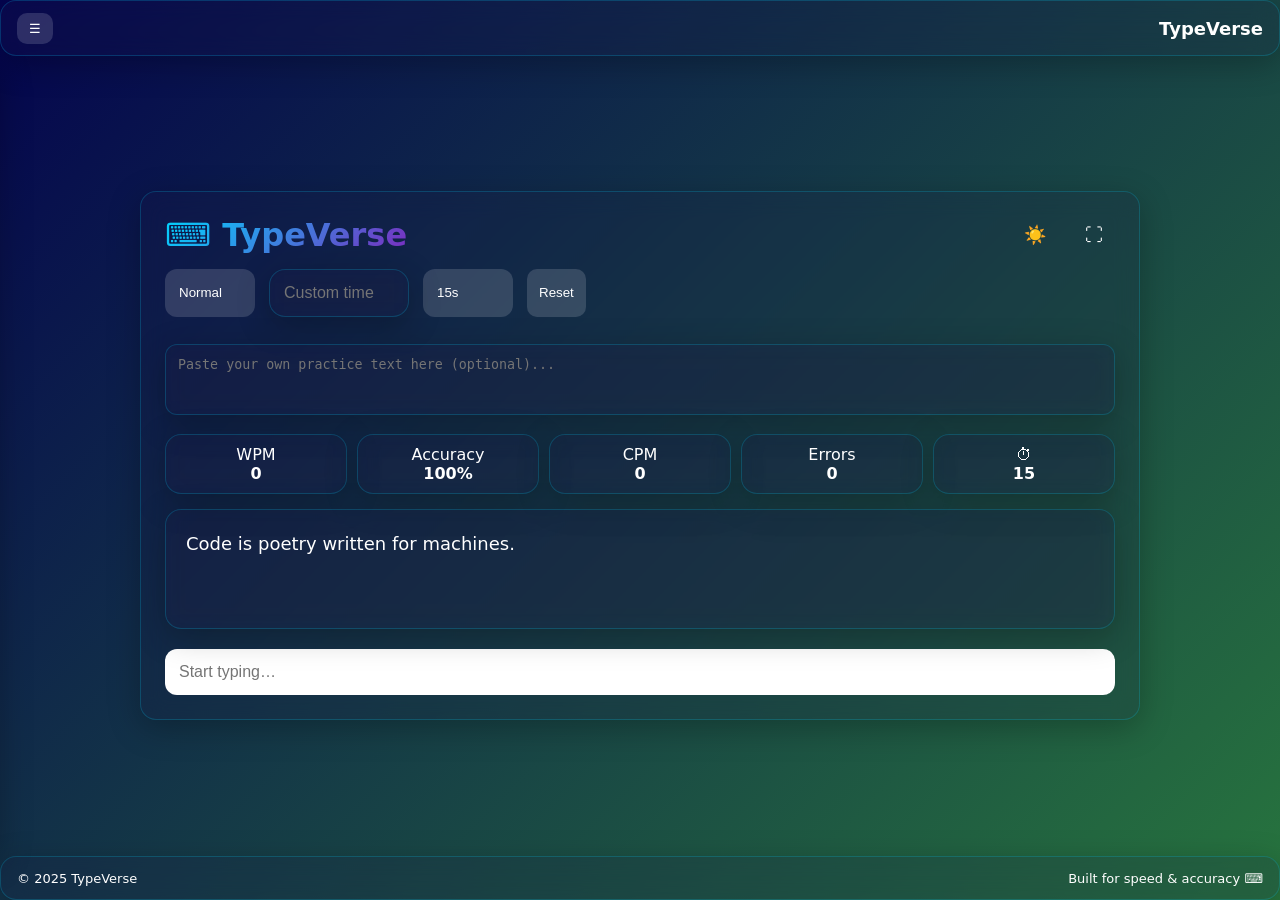
==== index.html @ 869eb2e5 "Add files via upload" ====
<!DOCTYPE html>
<html lang="en">
<head>
<meta charset="UTF-8">
<title>TypeVerse Premium v2.5</title>
<meta name="viewport" content="width=device-width, initial-scale=1.0">

<style>
/* ================== THEME VARIABLES ================== */
:root {
  --bg1:#04044f;
  --bg2:#27743e;
  --glass:rgba(27, 27, 66, 0.197);
  --border:rgba(0,212,255,.2);
  --text:#fff;
  --muted:#b0b0b0;
  --cyan:#00d4ff;
  --purple:#7b2cbf;
  --ok:#4ecca3;
  --bad:#ff6b6b;
}

body.light {
  --bg1:#f8f9ff;
  --bg2:#383c96;
  --glass:rgba(255, 255, 255, 0.337);
  --border:rgba(0,212,255,.3);
  --text:#1a1a2e;
  --muted:#5a5a7a;
  --cyan:#00a8d4;
  --purple:#6a1b9a;
}

/* ================== GLOBAL ================== */
*{box-sizing:border-box}
body{
  margin:0;
  font-family:system-ui,sans-serif;
  background:linear-gradient(135deg,var(--bg1),var(--bg2));
  color:var(--text);
  min-height:100vh;
  display:flex;
  justify-content:center;
  align-items:center;
  transition:.4s;
}

.glass{
  background:var(--glass);
  backdrop-filter:blur(12px);
  border:1px solid var(--border);
  border-radius:16px;
  box-shadow:0 8px 32px rgba(0,0,0,.25);
}

/* ================== APP ================== */
.app{
  width:100%;
  max-width:1000px;   /* 🔥 increased */
  padding:24px;
}


.fullscreen .app{
  width:100%;
  height:100%;
  max-width:none;
  border-radius:0;
}

/* ================== HEADER ================== */
header{
  display:flex;
  justify-content:space-between;
  align-items:center;
}
h1{
  margin:0;
  background:linear-gradient(135deg,var(--cyan),var(--purple));
  -webkit-background-clip:text;
  background-clip:text;
  color:transparent;
}
.icons button{
  background:none;
  border:none;
  color:var(--text);
  font-size:18px;
  cursor:pointer;
  margin-left:10px;
}

/* ================== CONTROLS ================== */
.controls,.stats{
  display:flex;
  gap:10px;
  margin:15px 0;
}
select,button{
  background:rgba(255,255,255,.15);
  border:none;
  color:var(--text);
  padding:8px 12px;
  border-radius:10px;
  cursor:pointer;
}

/* ================== STATS ================== */
.stat{
  flex:1;
  padding:10px;
  text-align:center;
}

/* ================== TEXT ================== */
#textDisplay{
  padding:20px;
  font-size:18px;
  line-height:1.6;
  min-height:120px;
}
.correct{color:var(--ok)}
.incorrect{color:var(--bad)}
.active{
  text-decoration:underline;
  text-shadow:0 0 10px var(--cyan);
}
input{
  width:100%;
  padding:14px;
  font-size:16px;
  border-radius:12px;
  border:none;
  outline:none;
}

/* ================== RESULTS ================== */
#results{
  display:none;
  margin-top:20px;
}
.badge{
  display:inline-block;
  padding:6px 12px;
  margin:4px;
  border-radius:20px;
  background:linear-gradient(135deg,var(--cyan),var(--purple));
}

/* ================== CANVAS ================== */
canvas{
  margin-top:10px;
  width:100%;
  max-width:720px;
}
</style>
</head>
<link rel="stylesheet" href="layout.css">
<link rel="stylesheet" href="sidebar.css">
<script src="difficultyEngine.js"></script>
<script src="customInputEngine.js"></script>

<script src="sidebar.js"></script>

<body>
  <!-- ========== GLOBAL HEADER ========== -->
<header class="tv-header glass">
  <button id="menuBtn">☰</button>

  <span class="logo">TypeVerse</span>
</header>

<!-- ========== SIDEBAR ========== -->
<aside id="sidebar" class="tv-sidebar glass">
  <h3>Menu</h3>
  <nav>
    <a href="pages/settings.html">⚙ Settings</a>
    <a href="guide/guide.html">📘 User Guide</a>
    <a href="pages/learning.html">📚 Learning Materials</a>
    <a href="pages/games.html">🎮 Typing Games</a>
  </nav>
</aside>

<!-- ========== MAIN WRAPPER ========== -->
<main class="tv-main">

<div class="app glass">


<header>
  <h1>⌨ TypeVerse</h1>
  <div class="icons">
    <button id="themeBtn">☀️</button>
    <button id="fsBtn">⛶</button>
  </div>
</header>

<div class="controls">
  <select id="difficulty">
    <option>Easy</option>
    <option selected>Normal</option>
    <option>Hard</option>
    <option>Extreme</option>
  </select>
<input type="number"
       id="customTime"
       placeholder="Custom time (sec)"
       min="10"
       class="glass">

  <select id="duration">
    <option value="15" selected>15s</option>
    <option value="30">30s</option>
    <option value="60">1m</option>
    <option value="120">2m</option>
    <option value="300">5m</option>
    <option value="600">10m</option>
  </select>

  <button id="resetBtn">Reset</button>
</div>

<textarea id="customText"
  placeholder="Paste your own practice text here (optional)..."
  rows="3"
  class="glass"
></textarea>


<div class="stats">
  <div class="stat glass">WPM<br><b id="wpm">0</b></div>
  <div class="stat glass">Accuracy<br><b id="acc">100%</b></div>
  <div class="stat glass">CPM<br><b id="cpm">0</b></div>
  <div class="stat glass">Errors<br><b id="err">0</b></div>
  <div class="stat glass">⏱<br><b id="time">60</b></div>
</div>

<div id="textDisplay" class="glass"></div>
<input id="input" placeholder="Start typing…" autofocus>

<div id="results" class="glass">
  <h2>Results</h2>
  <p><b>Final WPM:</b> <span id="finalWpm"></span></p>
  <p><b>Problem Keys:</b> <span id="problemKeys"></span></p>
  <canvas id="keyboardCanvas" width="720" height="240"></canvas>
  <div id="badges"></div>
</div>

</main>
<footer class="tv-footer glass">
  <span>© 2025 TypeVerse</span>
  <span>Built for speed & accuracy ⌨️</span>
</footer>

</div>

<script>
/* ================== TEXT ================== */
const TEXTS=[
 "Code is poetry written for machines.",
 "Accuracy builds speed over time.",
 "Consistency beats intensity.",
 "Typing is muscle memory."
];

/* ================== KEYBOARD ================== */
const KEYBOARD = [
  { keys: ["q","w","e","r","t","y","u","i","o","p"], offset: 0 },
  { keys: ["a","s","d","f","g","h","j","k","l"], offset: 25 },
  { keys: ["z","x","c","v","b","n","m"], offset: 55 }
];


/* ================== STATE ================== */
let startTime=null,timer=null,timeLeft=60;
let testCompleted = false;

let errors=0,keyErrors={};

/* ================== ELEMENTS ================== */
const textDisplay=input.previousElementSibling;
const canvas=document.getElementById("keyboardCanvas");
const ctx=canvas.getContext("2d");

/* ================== FUNCTIONS ================== */
function loadText(){
  textDisplay.innerHTML = "";

  const difficulty = document.getElementById("difficulty").value;
  const finalText = resolveTestText(difficulty);

  [...finalText].forEach(c => {
    const s = document.createElement("span");
    s.textContent = c;
    textDisplay.appendChild(s);
  });
}


function startTimer(){
 startTime=Date.now();
 timer=setInterval(()=>{
  timeLeft--;
  time.textContent=timeLeft;
  if(timeLeft<=0) endTest();
 },1000);
}

function endTest(){
 clearInterval(timer);
 input.disabled=true;
 testCompleted = true;
 showResults();
}

input.addEventListener("input",()=>{
 if(!startTime) startTimer();
 const spans=textDisplay.querySelectorAll("span");
 const val=input.value;
 errors=0;

 spans.forEach((s,i)=>{
  s.className="";
  if(val[i]==null) return;
  if(val[i]===s.textContent) s.className="correct";
  else{
   s.className="incorrect";
   errors++;
   keyErrors[s.textContent]=(keyErrors[s.textContent]||0)+1;
  }
 });

 if(spans[val.length]) spans[val.length].classList.add("active");

 const mins=(Date.now()-startTime)/60000;
 const gross=(val.length/5)/mins||0;
 const net=Math.max(0,gross-(errors/5)/mins);

 wpm.textContent=Math.round(net);
 acc.textContent=Math.round(((val.length-errors)/val.length)*100||100)+"%";
 cpm.textContent=Math.round((val.length-errors)/mins||0);
 err.textContent=errors;
});

function heatColor(v,max){
 const r=v/max;
 if(r>.66) return "#ff4d4d";
 if(r>.33) return "#ffd93d";
 return "#4ecca3";
}

function drawKeyboard(){
  ctx.clearRect(0,0,canvas.width,canvas.height);

  ctx.font = "14px system-ui";
  ctx.textAlign = "center";
  ctx.textBaseline = "middle";

  const keySize = 50;
  const gap = 10;
  const startY = 30;

  const max = Math.max(...Object.values(keyErrors), 1);

  KEYBOARD.forEach((row, rowIndex) => {
    let x = 30 + row.offset;
    let y = startY + rowIndex * (keySize + gap);

    row.keys.forEach(key => {
      const count = keyErrors[key] || 0;

      ctx.fillStyle = heatColor(count, max);
      ctx.fillRect(x, y, keySize, keySize);

      ctx.fillStyle = "#000";
      ctx.fillText(key.toUpperCase(), x + keySize/2, y + keySize/2);

      x += keySize + gap;
    });
  });
}


function showResults(){
 results.style.display="block";
 finalWpm.textContent=wpm.textContent;
 const probs=Object.entries(keyErrors)
   .sort((a,b)=>b[1]-a[1])
   .slice(0,5).map(e=>e[0]);
 problemKeys.textContent=probs.join(", ")||"None 🎉";
 drawKeyboard();
 showBadges();
}

/* ================== ACHIEVEMENTS ================== */
function showBadges(){
 badges.innerHTML="";
 const h=new Date().getHours();
 if(wpm.textContent>=150) badges.innerHTML+=`<span class="badge">Speed Demon 🚀</span>`;
 if(+acc.textContent.replace("%","")>=99) badges.innerHTML+=`<span class="badge">Accuracy Master 🎯</span>`;
 if(errors===0) badges.innerHTML+=`<span class="badge">Perfect Run 💯</span>`;
 if(h>=22) badges.innerHTML+=`<span class="badge">Night Owl 🌙</span>`;
 if(+duration.value>=600) badges.innerHTML+=`<span class="badge">Endurance ⏱️</span>`;
}

/* ================== RESET ================== */
function reset(){
 clearInterval(timer);
 input.value="";
 input.disabled=false;
 startTime=null;
 testCompleted=false;
 errors=0;
 keyErrors={};
 const customTimeInput = document.getElementById("customTime").value;
setCustomTime(customTimeInput);

timeLeft = resolveTestTime(+duration.value);

 time.textContent=timeLeft;
 results.style.display="none";
 loadText();
}
resetBtn.onclick=reset;
duration.onchange=reset;

/* ================== THEME ================== */
function applyTheme(t){
 document.body.classList.toggle("light",t==="light");
 localStorage.setItem("tv_theme",t);
 themeBtn.textContent=t==="light"?"🌙":"☀️";
}
applyTheme(localStorage.getItem("tv_theme")||"dark");
themeBtn.onclick=()=>{
 applyTheme(document.body.classList.contains("light")?"dark":"light");
};

/* ================== FULLSCREEN ================== */
function toggleFS(){
 if(!document.fullscreenElement){
  document.documentElement.requestFullscreen();
 }else document.exitFullscreen();
}
fsBtn.onclick=toggleFS;

document.addEventListener("fullscreenchange",()=>{
 document.body.classList.toggle("fullscreen",!!document.fullscreenElement);
});

document.addEventListener("keydown", e => {
  // Disable fullscreen ONLY while test is running
  if (startTime !== null && !testCompleted) return;

  // Ignore when typing in input
  if (document.activeElement === input) return;

  if (e.key === "f" || e.key === "F") {
    e.preventDefault();
    toggleFS();
  }
});

if(testCompleted){
  badges.innerHTML += `<span class="badge">Press F for Fullscreen ⛶</span>`;
}


document.getElementById("customText").addEventListener("input", e => {
  setCustomText(e.target.value);
  restartTest();   // 🔥 THIS WAS MISSING
});


/* ================== INIT ================== */
reset();
</script>
</body>
</html>
---- layout.css ----
/* ========== HEADER ========== */

.tv-header{
  position:fixed;
  top:0;
  left:0;
  right:0;
  height:56px;
  display:flex;
  align-items:center;
  gap:12px;
  padding:0 16px;
  z-index:3000;
}

.tv-header .logo{
  font-size:18px;
  font-weight:600;
}

/* ========== MAIN ========== */
.tv-main{
  padding-top:80px;
  padding-bottom:70px;
  width:100%;
  display:flex;
  justify-content:center;
}


/* ========== FOOTER ========== */
.tv-footer{
  position:fixed;
  bottom:0;
  left:0;
  right:0;
  height:44px;
  display:flex;
  justify-content:space-between;
  align-items:center;
  padding:0 16px;
  font-size:13px;
}
#textDisplay{
  margin-bottom:14px;
}

#input{
  margin-top:6px;
}
#results{
  padding:28px 32px;
}

#results h2{
  margin:0 0 16px 0;
}

#results p{
  margin:8px 0;
  font-size:15px;
}

#results canvas{
  display:block;
  margin:24px auto 16px;
}/* ========== SELECT DROPDOWN FIX (DARK MODE) ========== */

select{
  background-color: rgba(255,255,255,0.15);
  color: var(--text);
  border-radius: 12px;
  padding: 8px 14px;
  appearance: none;
}

/* Dropdown list */
select option{
  background-color: #0f172a;   /* deep dark */
  color: #ffffff;
}

/* Hover / selected option */
select option:checked,
select option:hover{
  background-color: #2563eb;
  color: #ffffff;
}
body.light select{
  background-color: rgba(0,0,0,0.05);
  color: #1a1a2e;
}

body.light select option{
  background-color: #ffffff;
  color: #1a1a2e;
}

body.light select option:hover{
  background-color: #e0e7ff;
}
.controls{
  gap:14px;
}

select{
  min-width:90px;
}
#customText{
  width:100%;
  margin-top:12px;
  padding:12px;
  border-radius:12px;
  resize:none;
}
#customTime{
  width:140px;
}
---- sidebar.css ----
.tv-sidebar{
  position:fixed;
  top:56px;
  bottom:44px;
  left:-260px;
  width:260px;
  padding:20px;
  transition:0.3s ease;
  z-index:2000;
}

.tv-sidebar.open{
  left:0;
}

.tv-sidebar nav{
  display:flex;
  flex-direction:column;
  gap:14px;
  margin-top:20px;
}

.tv-sidebar a{
  color:var(--text);
  text-decoration:none;
  padding:10px;
  border-radius:10px;
  background:rgba(255,255,255,0.08);
}

.tv-sidebar a:hover{
  background:rgba(255,255,255,0.15);
}
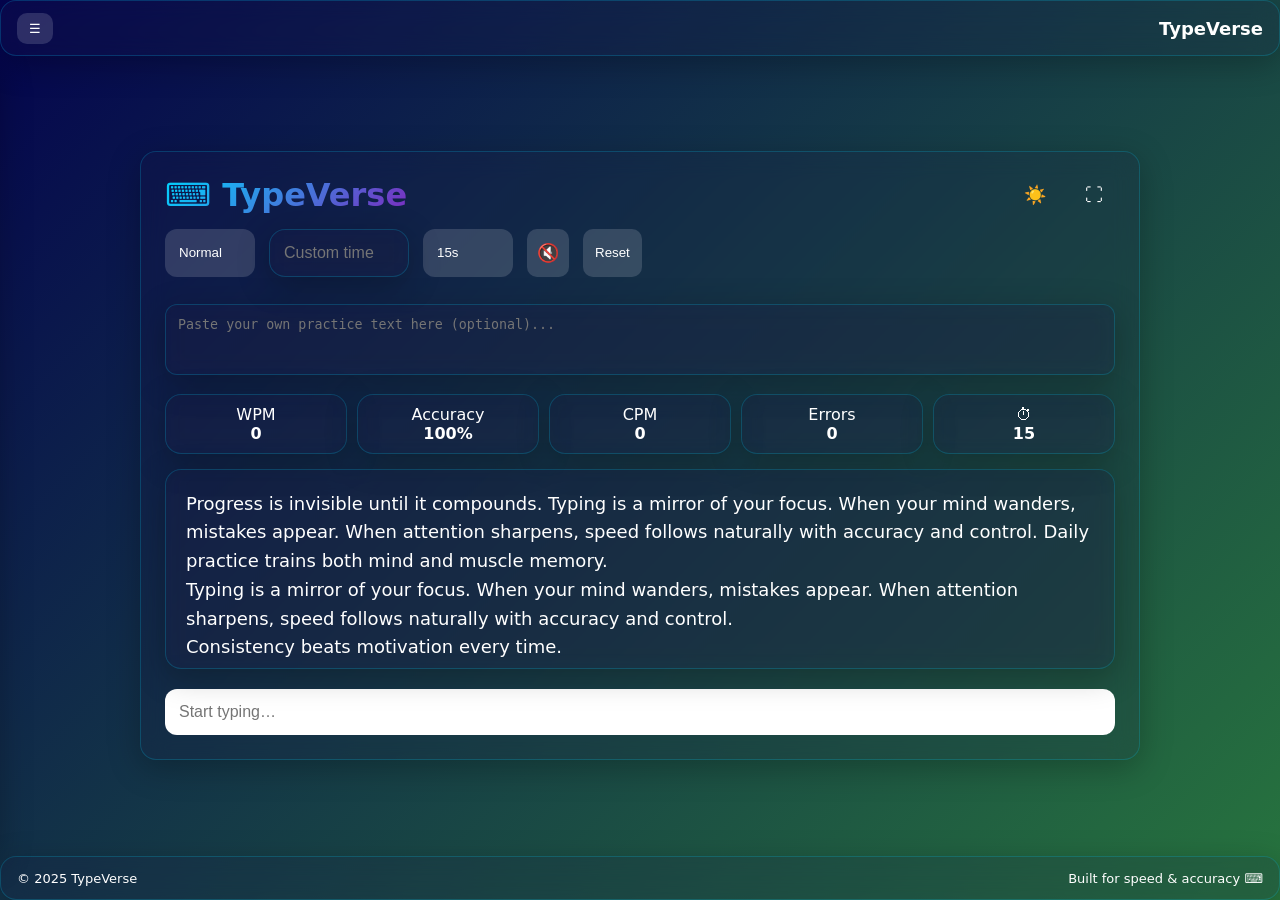
==== commit 551e2169: "Add files via upload" ====
--- a/index.html
+++ b/index.html
@@ -96,6 +96,13 @@
   gap:10px;
   margin:15px 0;
 }
+#soundBtn{
+  font-size:18px;
+  padding:8px 10px;
+  border-radius:10px;
+  min-width:42px;
+}
+
 select,button{
   background:rgba(255,255,255,.15);
   border:none;
@@ -202,7 +209,7 @@
     <option>Hard</option>
     <option>Extreme</option>
   </select>
-<input type="number"
+  <input type="number"
        id="customTime"
        placeholder="Custom time (sec)"
        min="10"
@@ -216,7 +223,7 @@
     <option value="300">5m</option>
     <option value="600">10m</option>
   </select>
-
+  <button id="soundBtn" title="Toggle sound">🔇</button>
   <button id="resetBtn">Reset</button>
 </div>
 
@@ -287,13 +294,16 @@
   textDisplay.innerHTML = "";
 
   const difficulty = document.getElementById("difficulty").value;
-  const finalText = resolveTestText(difficulty);
-
-  [...finalText].forEach(c => {
-    const s = document.createElement("span");
-    s.textContent = c;
-    textDisplay.appendChild(s);
-  });
+  let finalText = resolveTestText(difficulty);
+
+  // Normalize newlines
+  finalText = finalText.replace(/\r\n/g, "\n");
+
+  for(let i = 0; i < finalText.length; i++){
+    const span = document.createElement("span");
+    span.textContent = finalText[i]; // KEEP text as-is
+    textDisplay.appendChild(span);
+  }
 }
 
 
@@ -312,35 +322,162 @@
  testCompleted = true;
  showResults();
 }
-
-input.addEventListener("input",()=>{
- if(!startTime) startTimer();
- const spans=textDisplay.querySelectorAll("span");
- const val=input.value;
- errors=0;
-
- spans.forEach((s,i)=>{
-  s.className="";
-  if(val[i]==null) return;
-  if(val[i]===s.textContent) s.className="correct";
-  else{
-   s.className="incorrect";
-   errors++;
-   keyErrors[s.textContent]=(keyErrors[s.textContent]||0)+1;
-  }
- });
-
- if(spans[val.length]) spans[val.length].classList.add("active");
-
- const mins=(Date.now()-startTime)/60000;
- const gross=(val.length/5)/mins||0;
- const net=Math.max(0,gross-(errors/5)/mins);
-
- wpm.textContent=Math.round(net);
- acc.textContent=Math.round(((val.length-errors)/val.length)*100||100)+"%";
- cpm.textContent=Math.round((val.length-errors)/mins||0);
- err.textContent=errors;
+/* ================== SOUND ENGINE (NO FILES) ================== */
+
+// default sound OFF if settings not present
+function soundEnabled(){
+  const s = JSON.parse(localStorage.getItem("tv_settings"));
+  return s?.sound === true;
+}
+
+
+let audioCtx = null;
+
+function getAudioCtx(){
+  if(!audioCtx){
+    audioCtx = new (window.AudioContext || window.webkitAudioContext)();
+  }
+  return audioCtx;
+}
+
+function unlockAudio(){
+  const ctx = getAudioCtx();
+  if(ctx.state === "suspended") ctx.resume();
+}
+
+// unlock on first real user action
+input.addEventListener("focus", unlockAudio, { once:true });
+document.addEventListener("click", unlockAudio, { once:true });
+
+function playMechanicalSound(type){
+  if(!soundEnabled()) return;
+
+  const ctx = getAudioCtx();
+  if(ctx.state === "suspended") return;
+
+  const osc = ctx.createOscillator();
+  const noise = ctx.createBufferSource();
+  const gain = ctx.createGain();
+
+  // oscillator (click tone)
+  osc.type = "square";
+  osc.frequency.value = type === "correct" ? 800 : 220;
+
+  // noise (key hit texture)
+  const buffer = ctx.createBuffer(1, ctx.sampleRate * 0.02, ctx.sampleRate);
+  const data = buffer.getChannelData(0);
+  for(let i=0;i<data.length;i++){
+    data[i] = Math.random() * 2 - 1;
+  }
+  noise.buffer = buffer;
+
+  // envelope
+  gain.gain.setValueAtTime(0.12, ctx.currentTime);
+  gain.gain.exponentialRampToValueAtTime(0.001, ctx.currentTime + 0.04);
+
+  osc.connect(gain);
+  noise.connect(gain);
+  gain.connect(ctx.destination);
+
+  osc.start();
+  noise.start();
+
+  osc.stop(ctx.currentTime + 0.05);
+  noise.stop(ctx.currentTime + 0.05);
+}
+
+
+function playCorrectSound(){
+  playMechanicalSound("correct");
+}
+
+function playErrorSound(){
+  playMechanicalSound("error");
+}
+const soundBtn = document.getElementById("soundBtn");
+
+function updateSoundIcon(){
+  soundBtn.textContent = soundEnabled() ? "🔊" : "🔇";
+}
+
+soundBtn.onclick = () => {
+  const s = JSON.parse(localStorage.getItem("tv_settings")) || {};
+  s.sound = !soundEnabled();
+  localStorage.setItem("tv_settings", JSON.stringify(s));
+  updateSoundIcon();
+};
+
+// initialize on load
+updateSoundIcon();
+function autoScrollToActive(){
+  const active = textDisplay.querySelector(".active");
+  if(!active) return;
+
+  const container = textDisplay;
+
+  const activeRect = active.getBoundingClientRect();
+  const containerRect = container.getBoundingClientRect();
+
+  // If active character is below visible area
+  if(activeRect.bottom > containerRect.bottom){
+    container.scrollTop += activeRect.bottom - containerRect.bottom + 10;
+  }
+
+  // If active character is above visible area (rare but safe)
+  if(activeRect.top < containerRect.top){
+    container.scrollTop -= containerRect.top - activeRect.top + 10;
+  }
+}
+
+input.addEventListener("input", () => {
+  if(!startTime) startTimer();
+
+  const spans = textDisplay.querySelectorAll("span");
+  const val = input.value;
+
+  errors = 0;
+  let lastWasCorrect = true;
+  const lastIndex = val.length - 1;
+
+  spans.forEach((s, i) => {
+    s.className = "";
+
+    if(val[i] == null) return;
+
+    if(val[i] === s.textContent){
+      s.className = "correct";
+    }else{
+      s.className = "incorrect";
+      errors++;
+      keyErrors[s.textContent] = (keyErrors[s.textContent] || 0) + 1;
+
+      if(i === lastIndex){
+        lastWasCorrect = false;
+      }
+    }
+  });
+
+  // 🔊 play sound ONCE per keystroke
+  if(lastIndex >= 0){
+    lastWasCorrect ? playCorrectSound() : playErrorSound();
+  }
+
+  if(spans[val.length]){
+    spans[val.length].classList.add("active");
+  }
+  
+  autoScrollToActive();
+
+  const mins = (Date.now() - startTime) / 60000;
+  const gross = (val.length / 5) / mins || 0;
+  const net = Math.max(0, gross - (errors / 5) / mins);
+
+  wpm.textContent = Math.round(net);
+  acc.textContent = Math.round(((val.length - errors) / val.length) * 100 || 100) + "%";
+  cpm.textContent = Math.round((val.length - errors) / mins || 0);
+  err.textContent = errors;
 });
+
 
 function heatColor(v,max){
  const r=v/max;
@@ -390,6 +527,9 @@
  problemKeys.textContent=probs.join(", ")||"None 🎉";
  drawKeyboard();
  showBadges();
+ if(testCompleted){
+  badges.innerHTML += `<span class="badge">Press F for Fullscreen ⛶</span>`;
+}
 }
 
 /* ================== ACHIEVEMENTS ================== */
@@ -460,14 +600,14 @@
   }
 });
 
-if(testCompleted){
-  badges.innerHTML += `<span class="badge">Press F for Fullscreen ⛶</span>`;
-}
-
 
 document.getElementById("customText").addEventListener("input", e => {
   setCustomText(e.target.value);
   restartTest();   // 🔥 THIS WAS MISSING
+});
+
+document.getElementById("difficulty").addEventListener("change", () => {
+  restartTest();
 });
 
 
--- a/layout.css
+++ b/layout.css
@@ -116,3 +116,15 @@
 #customTime{
   width:140px;
 }
+#textDisplay{
+  white-space: pre-wrap;     /* 🔑 preserves spaces & \n */
+  word-break: break-word;   /* prevents overflow */
+  overflow-wrap: anywhere;  /* safety net */
+}
+#textDisplay{
+  max-height: 200px;          /* adjust if needed */
+  overflow-y: auto;
+  white-space: pre-wrap;
+  word-break: break-word;
+  scroll-behavior: smooth;    /* 🔥 smooth auto-scroll */
+}
